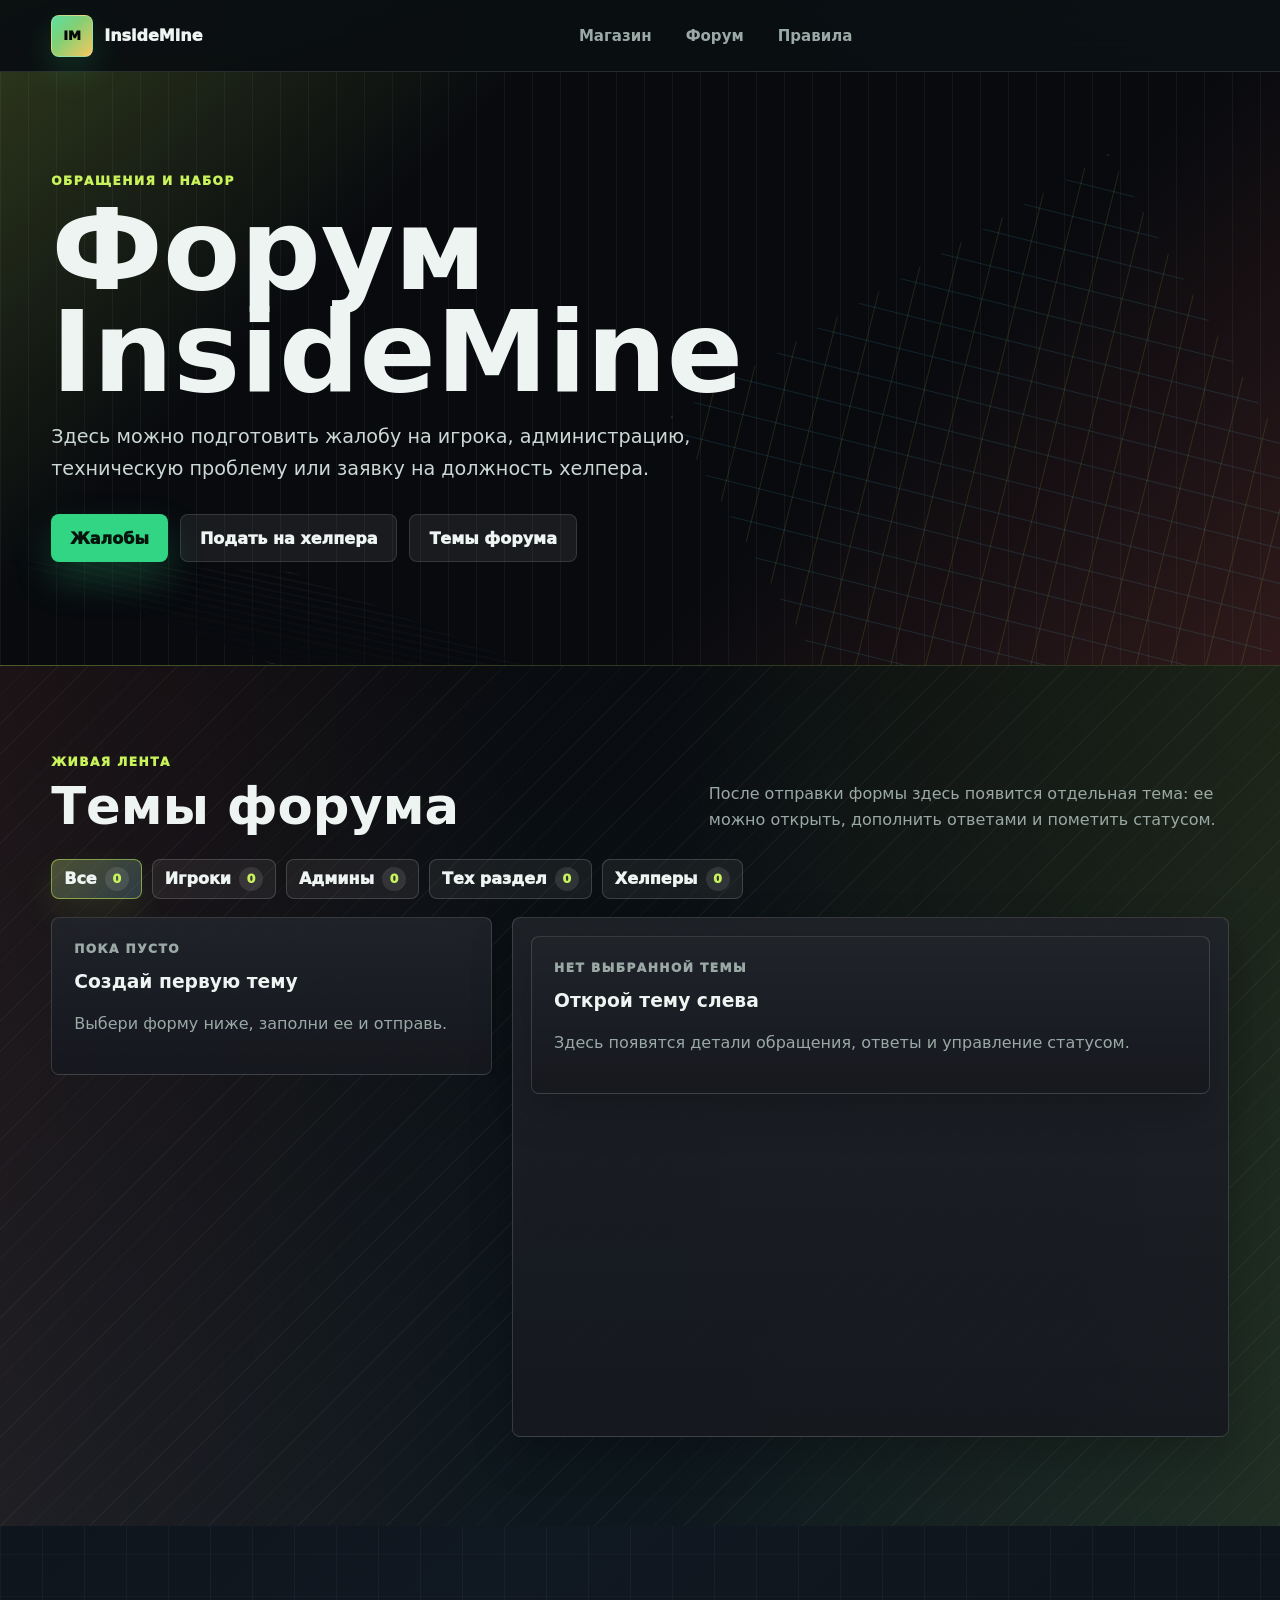
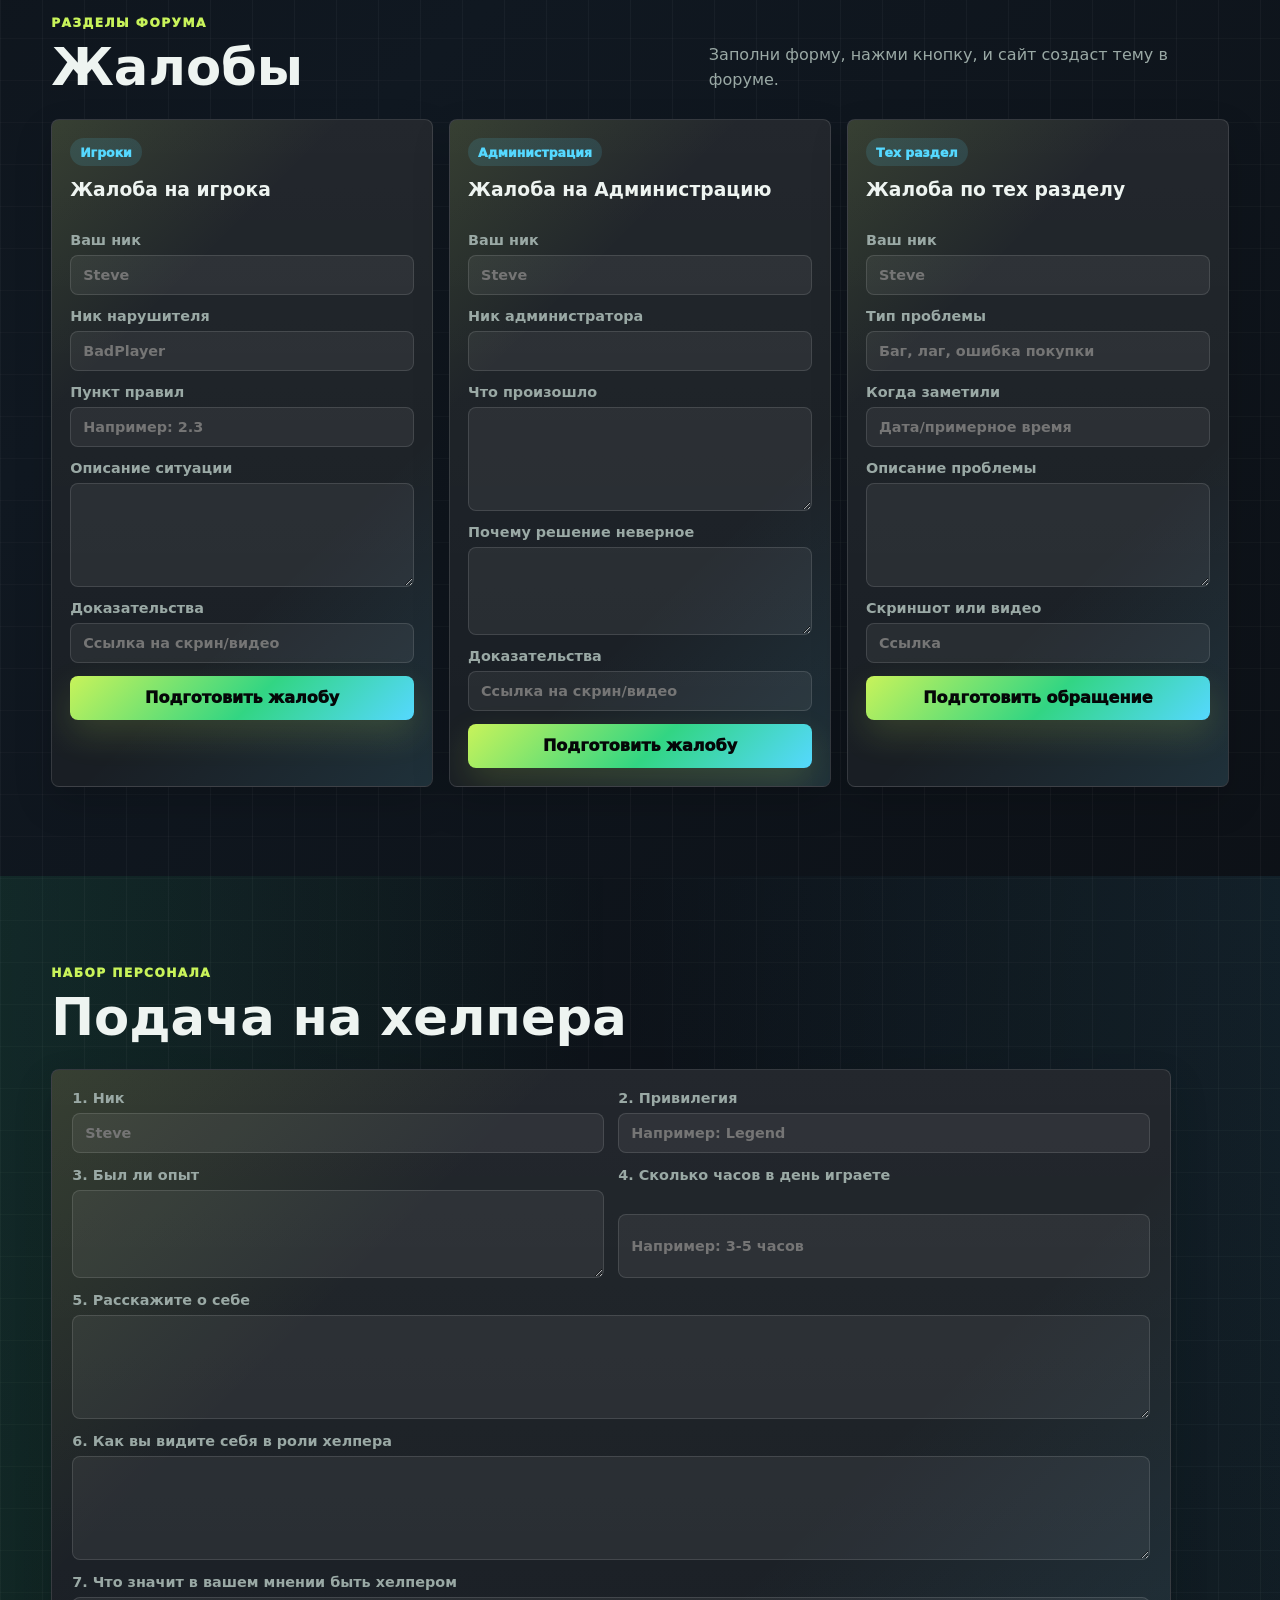
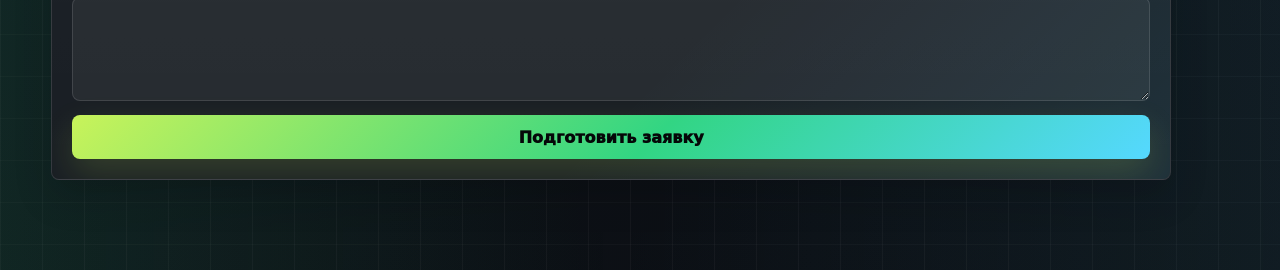
==== forum.html @ 92b8e773 "Обновление сайта" ====
<!doctype html>
<html lang="ru">
  <head>
    <meta charset="UTF-8" />
    <meta name="viewport" content="width=device-width, initial-scale=1.0" />
    <title>InsideMine - Форум</title>
    <link rel="stylesheet" href="styles.css" />
  </head>
  <body>
    <header class="topbar">
      <a class="brand" href="index.html" aria-label="InsideMine">
        <span class="brand-mark">IM</span>
        <span>InsideMine</span>
      </a>
      <nav class="nav" aria-label="Главная навигация">
        <a href="index.html#shop">Магазин</a>
        <a href="forum.html">Форум</a>
        <a href="rules.html">Правила</a>
      </nav>
    </header>

    <main>
      <section class="page-hero forum-hero" aria-labelledby="forum-title">
        <p class="eyebrow">Обращения и набор</p>
        <h1 id="forum-title">Форум InsideMine</h1>
        <p>
          Здесь можно подготовить жалобу на игрока, администрацию, техническую
          проблему или заявку на должность хелпера.
        </p>
        <div class="hero-actions">
          <a class="primary-link" href="#complaints">Жалобы</a>
          <a class="secondary-link" href="#helper">Подать на хелпера</a>
          <a class="secondary-link" href="#threads">Темы форума</a>
        </div>
      </section>

      <section class="forum-section forum-board-section" id="threads" aria-labelledby="threads-title">
        <div class="section-heading">
          <div>
            <p class="eyebrow">Живая лента</p>
            <h2 id="threads-title">Темы форума</h2>
          </div>
          <p class="section-copy">
            После отправки формы здесь появится отдельная тема: ее можно открыть,
            дополнить ответами и пометить статусом.
          </p>
        </div>

        <div class="forum-tabs" data-forum-tabs>
          <button class="active" type="button" data-filter="all">Все <span data-count="all">0</span></button>
          <button type="button" data-filter="player">Игроки <span data-count="player">0</span></button>
          <button type="button" data-filter="admin">Админы <span data-count="admin">0</span></button>
          <button type="button" data-filter="tech">Тех раздел <span data-count="tech">0</span></button>
          <button type="button" data-filter="helper">Хелперы <span data-count="helper">0</span></button>
        </div>

        <div class="thread-layout">
          <div class="thread-list" data-thread-list aria-live="polite"></div>
          <article class="thread-view" data-thread-view>
            <div class="thread-placeholder">
              <p class="eyebrow">Нет выбранной темы</p>
              <h3>Отправь жалобу или заявку</h3>
              <p>Карточка автоматически появится в форуме и откроется здесь.</p>
            </div>
          </article>
        </div>
      </section>

      <section class="forum-section" id="complaints" aria-labelledby="complaints-title">
        <div class="section-heading">
          <div>
            <p class="eyebrow">Разделы форума</p>
            <h2 id="complaints-title">Жалобы</h2>
          </div>
          <p class="section-copy">
            Заполни форму, нажми кнопку, и сайт создаст тему в форуме.
          </p>
        </div>

        <div class="forum-grid">
          <form class="forum-card" data-forum-form data-form-type="Жалоба на игрока">
            <span class="forum-badge">Игроки</span>
            <h3>Жалоба на игрока</h3>
            <label>
              Ваш ник
              <input name="Ваш ник" type="text" placeholder="Steve" required />
            </label>
            <label>
              Ник нарушителя
              <input name="Ник нарушителя" type="text" placeholder="BadPlayer" required />
            </label>
            <label>
              Пункт правил
              <input name="Пункт правил" type="text" placeholder="Например: 2.3" />
            </label>
            <label>
              Описание ситуации
              <textarea name="Описание ситуации" rows="5" required></textarea>
            </label>
            <label>
              Доказательства
              <input name="Доказательства" type="text" placeholder="Ссылка на скрин/видео" />
            </label>
            <button type="submit">Подготовить жалобу</button>
          </form>

          <form class="forum-card" data-forum-form data-form-type="Жалоба на администрацию">
            <span class="forum-badge">Администрация</span>
            <h3>Жалоба на Администрацию</h3>
            <label>
              Ваш ник
              <input name="Ваш ник" type="text" placeholder="Steve" required />
            </label>
            <label>
              Ник администратора
              <input name="Ник администратора" type="text" required />
            </label>
            <label>
              Что произошло
              <textarea name="Что произошло" rows="5" required></textarea>
            </label>
            <label>
              Почему решение неверное
              <textarea name="Почему решение неверное" rows="4"></textarea>
            </label>
            <label>
              Доказательства
              <input name="Доказательства" type="text" placeholder="Ссылка на скрин/видео" />
            </label>
            <button type="submit">Подготовить жалобу</button>
          </form>

          <form class="forum-card" data-forum-form data-form-type="Жалоба по техническому разделу">
            <span class="forum-badge">Тех раздел</span>
            <h3>Жалоба по тех разделу</h3>
            <label>
              Ваш ник
              <input name="Ваш ник" type="text" placeholder="Steve" required />
            </label>
            <label>
              Тип проблемы
              <input name="Тип проблемы" type="text" placeholder="Баг, лаг, ошибка покупки" required />
            </label>
            <label>
              Когда заметили
              <input name="Когда заметили" type="text" placeholder="Дата/примерное время" />
            </label>
            <label>
              Описание проблемы
              <textarea name="Описание проблемы" rows="5" required></textarea>
            </label>
            <label>
              Скриншот или видео
              <input name="Скриншот или видео" type="text" placeholder="Ссылка" />
            </label>
            <button type="submit">Подготовить обращение</button>
          </form>
        </div>
      </section>

      <section class="forum-section helper-section" id="helper" aria-labelledby="helper-title">
        <div class="section-heading">
          <div>
            <p class="eyebrow">Набор персонала</p>
            <h2 id="helper-title">Подача на хелпера</h2>
          </div>
        </div>

        <form class="helper-form" data-forum-form data-form-type="Заявка на хелпера">
          <label>
            1. Ник
            <input name="Ник" type="text" placeholder="Steve" required />
          </label>
          <label>
            2. Привилегия
            <input name="Привилегия" type="text" placeholder="Например: Legend" required />
          </label>
          <label>
            3. Был ли опыт
            <textarea name="Был ли опыт" rows="4" required></textarea>
          </label>
          <label>
            4. Сколько часов в день играете
            <input name="Сколько часов в день играете" type="text" placeholder="Например: 3-5 часов" required />
          </label>
          <label>
            5. Расскажите о себе
            <textarea name="Расскажите о себе" rows="5" required></textarea>
          </label>
          <label>
            6. Как вы видите себя в роли хелпера
            <textarea name="Как вы видите себя в роли хелпера" rows="5" required></textarea>
          </label>
          <label>
            7. Что значит в вашем мнении быть хелпером
            <textarea name="Что значит в вашем мнении быть хелпером" rows="5" required></textarea>
          </label>
          <button type="submit">Подготовить заявку</button>
        </form>
      </section>
    </main>

    <div class="toast" data-toast aria-live="polite"></div>
    <script src="forum.js"></script>
  </body>
</html>
---- styles.css ----
:root {
  color-scheme: dark;
  --bg: #090b0f;
  --surface: #11161c;
  --surface-2: #171d25;
  --surface-3: #1d2530;
  --line: rgba(255, 255, 255, 0.12);
  --line-strong: rgba(255, 255, 255, 0.22);
  --text: #eef4f1;
  --muted: #9aa9a5;
  --green: #32d583;
  --acid: #c8f35a;
  --gold: #f6c85f;
  --cyan: #55d8ff;
  --red: #ff6b5f;
  --ink: #050708;
  --shadow: 0 24px 70px rgba(0, 0, 0, 0.36);
  font-family:
    Inter, ui-sans-serif, system-ui, -apple-system, BlinkMacSystemFont, "Segoe UI",
    sans-serif;
}

* {
  box-sizing: border-box;
}

html {
  scroll-behavior: smooth;
}

@keyframes grid-drift {
  from {
    background-position: 0 0, 0 0, 0 0;
  }

  to {
    background-position: 84px 42px, -42px 84px, 0 0;
  }
}

@keyframes neon-sweep {
  0% {
    transform: translateX(-120%) skewX(-18deg);
  }

  52%,
  100% {
    transform: translateX(220%) skewX(-18deg);
  }
}

@keyframes float-card {
  0%,
  100% {
    transform: translateY(0);
  }

  50% {
    transform: translateY(-5px);
  }
}

@keyframes case-pulse {
  0%,
  100% {
    filter: drop-shadow(0 0 0 color-mix(in srgb, var(--case-color) 0%, transparent));
  }

  50% {
    filter: drop-shadow(0 0 22px color-mix(in srgb, var(--case-color) 42%, transparent));
  }
}

@keyframes scan-rules {
  from {
    background-position: 0 0;
  }

  to {
    background-position: 0 36px;
  }
}

body {
  margin: 0;
  min-height: 100vh;
  background:
    linear-gradient(90deg, rgba(255, 255, 255, 0.035) 1px, transparent 1px),
    linear-gradient(180deg, rgba(255, 255, 255, 0.025) 1px, transparent 1px),
    linear-gradient(135deg, #0b0e13 0%, #101821 44%, #0b0d11 100%);
  background-size:
    42px 42px,
    42px 42px,
    auto;
  color: var(--text);
  animation: grid-drift 18s linear infinite;
}

body::before {
  position: fixed;
  inset: 0;
  z-index: -1;
  background:
    linear-gradient(180deg, rgba(50, 213, 131, 0.11), transparent 34%),
    linear-gradient(90deg, rgba(246, 200, 95, 0.09), transparent 52%),
    linear-gradient(270deg, rgba(85, 216, 255, 0.09), transparent 58%);
  content: "";
  pointer-events: none;
}

button,
input,
textarea {
  font: inherit;
}

button,
a {
  -webkit-tap-highlight-color: transparent;
}

a {
  color: inherit;
  text-decoration: none;
}

.topbar {
  position: sticky;
  top: 0;
  z-index: 20;
  display: grid;
  grid-template-columns: auto 1fr auto;
  align-items: center;
  gap: 20px;
  min-height: 72px;
  padding: 12px clamp(16px, 4vw, 56px);
  border-bottom: 1px solid var(--line);
  background: rgba(9, 11, 15, 0.86);
  backdrop-filter: blur(18px);
}

.brand {
  display: inline-flex;
  align-items: center;
  gap: 11px;
  font-weight: 950;
}

.brand-mark {
  display: grid;
  width: 42px;
  height: 42px;
  place-items: center;
  border: 1px solid rgba(255, 255, 255, 0.24);
  border-radius: 8px;
  background:
    linear-gradient(135deg, rgba(255, 255, 255, 0.24), transparent 42%),
    linear-gradient(135deg, var(--green), var(--gold));
  color: var(--ink);
  font-size: 0.82rem;
  box-shadow: 0 14px 34px rgba(50, 213, 131, 0.18);
}

.nav {
  display: inline-flex;
  justify-content: center;
  gap: 8px;
  color: var(--muted);
  font-size: 0.94rem;
  font-weight: 800;
}

.nav a {
  min-height: 38px;
  display: inline-flex;
  align-items: center;
  padding: 0 12px;
  border: 1px solid transparent;
  border-radius: 8px;
}

.nav a:hover {
  border-color: var(--line);
  background: rgba(255, 255, 255, 0.06);
  color: var(--text);
}

.cart-button,
.primary-link,
.secondary-link,
.duration-control button,
.product-card button,
.unban-card button,
.checkout-button,
.case-card button,
.icon-button {
  border: 0;
  cursor: pointer;
}

.cart-button {
  display: inline-flex;
  align-items: center;
  justify-content: center;
  gap: 9px;
  min-height: 42px;
  padding: 0 14px;
  border: 1px solid rgba(255, 255, 255, 0.2);
  border-radius: 8px;
  background: var(--text);
  color: var(--ink);
  font-weight: 950;
  box-shadow: 0 14px 34px rgba(0, 0, 0, 0.24);
}

.cart-icon {
  font-size: 0.78rem;
}

.cart-button strong {
  display: grid;
  min-width: 22px;
  height: 22px;
  place-items: center;
  border-radius: 999px;
  background: var(--green);
  color: #062015;
  font-size: 0.78rem;
}

.hero {
  position: relative;
  display: grid;
  min-height: calc(100vh - 72px);
  grid-template-columns: minmax(0, 0.95fr) minmax(320px, 0.75fr);
  gap: clamp(28px, 5vw, 70px);
  align-items: center;
  padding: clamp(42px, 7vw, 92px) clamp(16px, 4vw, 56px);
  overflow: hidden;
}

.hero::before {
  position: absolute;
  top: 12%;
  right: clamp(16px, 8vw, 110px);
  width: min(38vw, 520px);
  height: min(38vw, 520px);
  border: 1px solid rgba(255, 255, 255, 0.08);
  background:
    linear-gradient(90deg, rgba(255, 255, 255, 0.08) 1px, transparent 1px),
    linear-gradient(180deg, rgba(255, 255, 255, 0.08) 1px, transparent 1px),
    radial-gradient(circle, rgba(50, 213, 131, 0.24), transparent 62%);
  background-size: 28px 28px, 28px 28px, auto;
  clip-path: polygon(50% 0, 100% 50%, 50% 100%, 0 50%);
  content: "";
  opacity: 0.55;
  transform: rotate(8deg);
}

.hero::after {
  position: absolute;
  right: clamp(16px, 4vw, 56px);
  bottom: 0;
  left: clamp(16px, 4vw, 56px);
  height: 1px;
  background: linear-gradient(90deg, transparent, var(--line-strong), transparent);
  content: "";
}

.hero-content {
  position: relative;
  z-index: 2;
  max-width: 690px;
}

.hero-panel {
  position: relative;
  z-index: 2;
  display: grid;
  gap: 14px;
}

.hero-panel article {
  border: 1px solid var(--line);
  border-radius: 8px;
  background:
    linear-gradient(135deg, rgba(255, 255, 255, 0.11), rgba(255, 255, 255, 0.035)),
    rgba(12, 17, 23, 0.86);
  box-shadow: 0 18px 46px rgba(0, 0, 0, 0.2);
  padding: 18px;
}

.hero-panel span {
  display: inline-grid;
  width: 38px;
  height: 30px;
  place-items: center;
  margin-bottom: 14px;
  border-radius: 8px;
  background: var(--green);
  color: var(--ink);
  font-weight: 1000;
  font-size: 0.78rem;
}

.hero-panel h3 {
  margin-bottom: 7px;
}

.hero-panel p {
  margin-bottom: 0;
  color: var(--muted);
  font-size: 0.94rem;
  line-height: 1.55;
}

.eyebrow {
  margin: 0 0 12px;
  color: var(--acid);
  font-size: 0.76rem;
  font-weight: 950;
  letter-spacing: 0.12em;
  text-transform: uppercase;
}

h1,
h2,
h3,
p {
  margin-top: 0;
}

h1 {
  margin-bottom: 18px;
  font-size: clamp(3.2rem, 8.8vw, 7.6rem);
  line-height: 0.9;
  letter-spacing: 0;
}

h2 {
  margin-bottom: 0;
  font-size: clamp(2rem, 4vw, 3.35rem);
  line-height: 1;
  letter-spacing: 0;
}

.hero p,
.page-hero p:not(.eyebrow) {
  max-width: 680px;
  color: #cbd8d3;
  font-size: clamp(1rem, 1.8vw, 1.2rem);
  line-height: 1.65;
}

.hero-actions {
  display: flex;
  flex-wrap: wrap;
  gap: 12px;
  margin-top: 30px;
}

.primary-link,
.secondary-link {
  display: inline-flex;
  align-items: center;
  justify-content: center;
  min-height: 48px;
  padding: 0 19px;
  border-radius: 8px;
  font-weight: 950;
}

.primary-link {
  background: var(--green);
  color: #06140d;
  box-shadow: 0 18px 38px rgba(50, 213, 131, 0.22);
}

.secondary-link {
  border: 1px solid var(--line);
  background: rgba(255, 255, 255, 0.07);
  color: var(--text);
}

.primary-link:hover,
.secondary-link:hover,
.cart-button:hover,
.checkout-button:hover {
  transform: translateY(-1px);
  filter: brightness(1.05);
}

.shop-section,
.cases-section,
.unban-section,
.rules-section,
.server-rules-section {
  padding: clamp(50px, 7vw, 90px) clamp(16px, 4vw, 56px);
}

.shop-section {
  position: relative;
  isolation: isolate;
  overflow: hidden;
  background:
    linear-gradient(135deg, rgba(200, 243, 90, 0.12), transparent 34%),
    linear-gradient(315deg, rgba(85, 216, 255, 0.11), transparent 42%),
    repeating-linear-gradient(90deg, rgba(255, 255, 255, 0.035) 0 1px, transparent 1px 32px);
}

.shop-section::before {
  position: absolute;
  inset: 0;
  z-index: -1;
  background:
    repeating-linear-gradient(135deg, transparent 0 26px, rgba(200, 243, 90, 0.055) 26px 27px),
    linear-gradient(180deg, rgba(255, 255, 255, 0.03), transparent 48%);
  content: "";
  pointer-events: none;
}

.shop-section .section-heading h2,
.cases-section .section-heading h2,
.unban-section h2,
.server-rules-section h2 {
  text-shadow:
    0 0 22px rgba(200, 243, 90, 0.16),
    0 0 42px rgba(85, 216, 255, 0.1);
}

.section-heading {
  display: flex;
  align-items: end;
  justify-content: space-between;
  gap: 24px;
  margin-bottom: 26px;
}

.section-copy {
  max-width: 520px;
  margin: 0;
  color: var(--muted);
  line-height: 1.6;
}

.duration-control {
  display: grid;
  grid-template-columns: repeat(3, minmax(92px, 1fr));
  gap: 6px;
  padding: 6px;
  border: 1px solid var(--line);
  border-radius: 8px;
  background: rgba(255, 255, 255, 0.06);
}

.duration-control button {
  min-height: 40px;
  padding: 0 12px;
  border-radius: 6px;
  background: transparent;
  color: var(--muted);
  font-weight: 950;
}

.duration-control button.active {
  background: var(--text);
  color: var(--ink);
}

.products-grid {
  display: grid;
  grid-template-columns: repeat(auto-fit, minmax(230px, 1fr));
  gap: 16px;
}

.product-card,
.unban-card,
.case-card,
.steps article,
.rules-summary article,
.rules-reader {
  border: 1px solid var(--line);
  border-radius: 8px;
  background:
    linear-gradient(180deg, rgba(255, 255, 255, 0.075), rgba(255, 255, 255, 0.035)),
    var(--surface);
  box-shadow: 0 16px 38px rgba(0, 0, 0, 0.16);
}

.product-card {
  position: relative;
  display: flex;
  min-height: 264px;
  flex-direction: column;
  gap: 14px;
  padding: 18px;
  overflow: hidden;
  transition:
    border-color 160ms ease,
    transform 160ms ease,
    box-shadow 160ms ease;
}

.product-card::before {
  position: absolute;
  inset: 0 0 auto;
  height: 4px;
  background: var(--rank);
  content: "";
}

.product-card::after,
.case-card::after,
.unban-card::after,
.rules-reader::after {
  position: absolute;
  inset: 0;
  width: 42%;
  background: linear-gradient(90deg, transparent, rgba(255, 255, 255, 0.18), transparent);
  content: "";
  opacity: 0;
  pointer-events: none;
  transform: translateX(-120%) skewX(-18deg);
}

.product-card:hover::after,
.case-card:hover::after,
.unban-card:hover::after,
.rules-reader:hover::after {
  animation: neon-sweep 900ms ease;
  opacity: 1;
}

.product-card:hover,
.case-card:hover,
.steps article:hover {
  border-color: rgba(255, 255, 255, 0.28);
  box-shadow: 0 22px 46px rgba(0, 0, 0, 0.24);
  transform: translateY(-3px);
}

.product-card:hover {
  border-color: color-mix(in srgb, var(--rank) 55%, rgba(255, 255, 255, 0.22));
  box-shadow:
    0 24px 54px rgba(0, 0, 0, 0.3),
    0 0 0 1px color-mix(in srgb, var(--rank) 22%, transparent) inset,
    0 0 34px color-mix(in srgb, var(--rank) 16%, transparent);
}

.product-card.disabled {
  opacity: 0.68;
}

.product-top {
  display: flex;
  align-items: start;
  justify-content: space-between;
  gap: 10px;
}

.rank-icon {
  display: grid;
  flex: 0 0 auto;
  width: 46px;
  height: 46px;
  place-items: center;
  border-radius: 8px;
  background: var(--rank);
  color: var(--ink);
  font-weight: 1000;
  box-shadow: 0 16px 30px color-mix(in srgb, var(--rank) 25%, transparent);
}

.product-card:hover .rank-icon {
  animation: float-card 1.6s ease-in-out infinite;
  box-shadow:
    0 16px 30px color-mix(in srgb, var(--rank) 32%, transparent),
    0 0 28px color-mix(in srgb, var(--rank) 32%, transparent);
}

.product-card h3,
.case-body h3,
.unban-card h3 {
  margin-bottom: 7px;
}

.product-card p,
.case-body p {
  color: var(--muted);
  line-height: 1.52;
}

.price-row {
  display: flex;
  align-items: baseline;
  justify-content: space-between;
  gap: 12px;
  margin-top: auto;
}

.price {
  margin: 0;
  color: #fff;
  font-size: 1.72rem;
  font-weight: 1000;
}

.duration-label {
  color: var(--muted);
  font-size: 0.88rem;
  text-align: right;
}

.tag-row {
  display: flex;
  flex-wrap: wrap;
  gap: 8px;
}

.tag,
.badge {
  display: inline-flex;
  align-items: center;
  min-height: 26px;
  padding: 0 9px;
  border: 1px solid rgba(255, 255, 255, 0.08);
  border-radius: 999px;
  background: rgba(255, 255, 255, 0.08);
  color: #d8e6df;
  font-size: 0.78rem;
  font-weight: 850;
}

.season {
  color: var(--gold);
}

.product-card button,
.unban-card button,
.checkout-button,
.case-card button {
  min-height: 44px;
  border-radius: 8px;
  background: var(--rank, var(--green));
  color: var(--ink);
  font-weight: 950;
  transition:
    filter 160ms ease,
    transform 160ms ease;
}

.product-card button:hover,
.unban-card button:hover,
.case-card button:hover {
  filter: brightness(1.08);
  transform: translateY(-1px);
}

.product-card button:disabled {
  cursor: not-allowed;
  filter: grayscale(0.4);
  opacity: 0.72;
  transform: none;
}

.cases-section {
  position: relative;
  isolation: isolate;
  overflow: hidden;
  background:
    linear-gradient(180deg, rgba(255, 255, 255, 0.045), transparent 42%),
    linear-gradient(90deg, rgba(85, 216, 255, 0.14), transparent 48%),
    linear-gradient(270deg, rgba(255, 107, 95, 0.12), transparent 52%),
    repeating-linear-gradient(135deg, transparent 0 30px, rgba(255, 255, 255, 0.035) 30px 31px);
}

.cases-section::before {
  position: absolute;
  inset: 0;
  z-index: -1;
  background:
    linear-gradient(90deg, transparent 0 12%, rgba(200, 243, 90, 0.055) 12% 13%, transparent 13% 48%, rgba(85, 216, 255, 0.055) 48% 49%, transparent 49%),
    linear-gradient(180deg, transparent, rgba(0, 0, 0, 0.18));
  content: "";
  pointer-events: none;
}

.cases-grid {
  display: grid;
  grid-template-columns: repeat(3, minmax(0, 1fr));
  gap: 16px;
}

.case-card {
  position: relative;
  display: grid;
  min-height: 348px;
  grid-template-rows: 132px 1fr auto;
  overflow: hidden;
  background:
    linear-gradient(180deg, color-mix(in srgb, var(--case-color) 16%, transparent), transparent 44%),
    var(--surface);
  transition:
    border-color 160ms ease,
    transform 160ms ease,
    box-shadow 160ms ease;
}

.case-card:hover {
  border-color: color-mix(in srgb, var(--case-color) 55%, rgba(255, 255, 255, 0.24));
  box-shadow:
    0 26px 60px rgba(0, 0, 0, 0.3),
    0 0 36px color-mix(in srgb, var(--case-color) 18%, transparent);
}

.case-visual {
  position: relative;
  display: grid;
  place-items: center;
  background:
    linear-gradient(135deg, rgba(255, 255, 255, 0.12), transparent),
    repeating-linear-gradient(90deg, rgba(255, 255, 255, 0.05) 0 18px, transparent 18px 36px);
}

.case-visual::before,
.case-visual::after,
.case-visual span {
  position: absolute;
  content: "";
}

.case-visual::before {
  width: 96px;
  height: 70px;
  border: 4px solid rgba(255, 255, 255, 0.28);
  border-radius: 8px;
  background:
    linear-gradient(90deg, transparent 44%, rgba(255, 255, 255, 0.22) 44% 56%, transparent 56%),
    linear-gradient(180deg, var(--case-color), color-mix(in srgb, var(--case-color) 55%, #111));
  box-shadow: 0 22px 38px color-mix(in srgb, var(--case-color) 26%, transparent);
}

.case-card:hover .case-visual::before {
  animation: case-pulse 1.4s ease-in-out infinite;
}

.case-visual::after {
  width: 112px;
  height: 22px;
  transform: translateY(-43px);
  border-radius: 8px 8px 4px 4px;
  background: color-mix(in srgb, var(--case-color) 78%, #ffffff);
}

.case-visual span {
  width: 26px;
  height: 26px;
  transform: translateY(2px) rotate(45deg);
  background: rgba(255, 255, 255, 0.75);
}

.case-body {
  padding: 18px;
}

.case-footer {
  display: grid;
  grid-template-columns: 1fr auto auto;
  align-items: end;
  gap: 10px;
  padding: 0 18px 18px;
}

.case-footer strong {
  font-size: 1.55rem;
}

.case-card button {
  min-width: 108px;
  background: var(--case-color);
}

.case-card button,
.product-card button,
.unban-card button,
.checkout-button,
.primary-link {
  position: relative;
  overflow: hidden;
}

.case-card button::after,
.product-card button::after,
.unban-card button::after,
.checkout-button::after,
.primary-link::after {
  position: absolute;
  inset: 0;
  background: linear-gradient(90deg, transparent, rgba(255, 255, 255, 0.32), transparent);
  content: "";
  opacity: 0;
  transform: translateX(-120%) skewX(-18deg);
}

.case-card button:hover::after,
.product-card button:hover::after,
.unban-card button:hover::after,
.checkout-button:hover::after,
.primary-link:hover::after {
  animation: neon-sweep 720ms ease;
  opacity: 1;
}

.qty-field {
  display: grid;
  min-width: 78px;
  gap: 5px;
  color: var(--muted);
  font-size: 0.74rem;
  font-weight: 900;
  text-transform: uppercase;
}

.qty-field input {
  width: 78px;
  height: 38px;
  border: 1px solid var(--line);
  border-radius: 8px;
  background: rgba(255, 255, 255, 0.07);
  color: var(--text);
  outline: none;
  padding: 0 8px;
}

.qty-field input:focus,
.field input:focus {
  border-color: var(--green);
}

.unban-section {
  position: relative;
  isolation: isolate;
  overflow: hidden;
  display: grid;
  grid-template-columns: minmax(0, 1fr) repeat(2, minmax(240px, 340px));
  gap: 18px;
  align-items: stretch;
  border-top: 1px solid var(--line);
  background:
    linear-gradient(90deg, rgba(255, 107, 95, 0.18), transparent 45%),
    linear-gradient(270deg, rgba(85, 216, 255, 0.14), transparent 52%),
    repeating-linear-gradient(0deg, rgba(255, 255, 255, 0.035) 0 1px, transparent 1px 24px);
}

.unban-section::before {
  position: absolute;
  inset: 0;
  z-index: -1;
  background:
    linear-gradient(135deg, transparent 0 48%, rgba(255, 255, 255, 0.055) 48% 49%, transparent 49%),
    linear-gradient(180deg, transparent, rgba(0, 0, 0, 0.24));
  content: "";
  pointer-events: none;
}

.unban-section p {
  max-width: 720px;
  color: var(--muted);
  line-height: 1.65;
}

.unban-card {
  position: relative;
  overflow: hidden;
  display: flex;
  flex-direction: column;
  justify-content: space-between;
  padding: 22px;
}

.unban-card:hover {
  border-color: rgba(255, 107, 95, 0.45);
  box-shadow:
    0 24px 54px rgba(0, 0, 0, 0.28),
    0 0 34px rgba(255, 107, 95, 0.14);
  transform: translateY(-3px);
}

.mute-card:hover {
  border-color: rgba(85, 216, 255, 0.45);
  box-shadow:
    0 24px 54px rgba(0, 0, 0, 0.28),
    0 0 34px rgba(85, 216, 255, 0.14);
}

.unban-card button {
  width: 100%;
  background: var(--red);
  color: #180806;
}

.mute-card button {
  background: var(--cyan);
  color: #041116;
}

.page-hero {
  position: relative;
  isolation: isolate;
  overflow: hidden;
  min-height: 46vh;
  padding: clamp(54px, 8vw, 110px) clamp(16px, 4vw, 56px);
  background:
    linear-gradient(180deg, rgba(255, 255, 255, 0.045), transparent),
    linear-gradient(90deg, rgba(50, 213, 131, 0.12), transparent 50%),
    linear-gradient(270deg, rgba(85, 216, 255, 0.08), transparent 58%);
}

.page-hero::before {
  position: absolute;
  inset: 0;
  z-index: -1;
  background:
    repeating-linear-gradient(90deg, rgba(255, 255, 255, 0.045) 0 1px, transparent 1px 34px),
    repeating-linear-gradient(0deg, transparent 0 22px, rgba(200, 243, 90, 0.04) 22px 23px);
  content: "";
  pointer-events: none;
}

.page-hero::after {
  position: absolute;
  right: clamp(16px, 6vw, 90px);
  bottom: -120px;
  z-index: -1;
  width: min(44vw, 560px);
  height: min(44vw, 560px);
  border: 1px solid rgba(200, 243, 90, 0.14);
  background:
    linear-gradient(90deg, rgba(200, 243, 90, 0.1) 1px, transparent 1px),
    linear-gradient(180deg, rgba(85, 216, 255, 0.1) 1px, transparent 1px);
  background-size: 30px 30px;
  clip-path: polygon(50% 0, 100% 50%, 50% 100%, 0 50%);
  content: "";
  opacity: 0.75;
  transform: rotate(12deg);
}

.page-hero h1 {
  max-width: 980px;
}

.server-rules-section {
  position: relative;
  isolation: isolate;
  overflow: hidden;
  background:
    linear-gradient(180deg, rgba(255, 255, 255, 0.045), transparent),
    linear-gradient(90deg, rgba(200, 243, 90, 0.12), transparent 48%),
    linear-gradient(270deg, rgba(255, 107, 95, 0.08), transparent 52%),
    #080b0f;
}

.server-rules-section::before {
  position: absolute;
  inset: 0;
  z-index: -1;
  background:
    repeating-linear-gradient(135deg, transparent 0 24px, rgba(255, 255, 255, 0.04) 24px 25px),
    linear-gradient(180deg, transparent, rgba(0, 0, 0, 0.2));
  content: "";
  pointer-events: none;
}

.rules-page-section {
  padding-top: clamp(34px, 5vw, 64px);
}

.rules-reader {
  position: relative;
  overflow: hidden;
  border-color: rgba(200, 243, 90, 0.2);
  background:
    linear-gradient(180deg, rgba(200, 243, 90, 0.08), transparent 18%),
    linear-gradient(315deg, rgba(85, 216, 255, 0.08), transparent 32%),
    #0b0f14;
  box-shadow:
    0 26px 70px rgba(0, 0, 0, 0.34),
    0 0 0 1px rgba(200, 243, 90, 0.08) inset;
}

.rules-reader-wide {
  max-width: 1180px;
  margin: 0 auto;
}

.rules-reader-head {
  display: flex;
  align-items: center;
  justify-content: space-between;
  gap: 16px;
  padding: 16px 18px;
  border-bottom: 1px solid var(--line);
  background:
    linear-gradient(90deg, rgba(200, 243, 90, 0.12), transparent 45%),
    rgba(255, 255, 255, 0.035);
}

.rules-reader-head h3 {
  margin: 0;
}

.rules-reader-head span {
  display: inline-flex;
  min-height: 28px;
  align-items: center;
  padding: 0 10px;
  border: 1px solid rgba(200, 243, 90, 0.25);
  border-radius: 999px;
  background: rgba(200, 243, 90, 0.1);
  color: var(--acid);
  font-size: 0.88rem;
  font-weight: 950;
}

.rules-reader pre {
  max-height: 540px;
  margin: 0;
  overflow: auto;
  padding: 18px;
  background:
    repeating-linear-gradient(0deg, rgba(255, 255, 255, 0.035) 0 1px, transparent 1px 36px),
    linear-gradient(90deg, rgba(85, 216, 255, 0.045), transparent 34%);
  color: #e5f3ef;
  font-family: "Consolas", "Courier New", monospace;
  font-size: 0.9rem;
  line-height: 1.65;
  white-space: pre-wrap;
  text-shadow: 0 0 12px rgba(200, 243, 90, 0.08);
}

.rules-reader .rules-full {
  max-height: none;
  min-height: 520px;
}

.rules-terminal {
  position: relative;
  overflow: hidden;
  max-width: 1240px;
  margin: 0 auto;
  border: 1px solid rgba(200, 243, 90, 0.28);
  border-radius: 8px;
  background:
    linear-gradient(135deg, rgba(200, 243, 90, 0.1), transparent 28%),
    linear-gradient(315deg, rgba(255, 107, 95, 0.08), transparent 36%),
    #070a0e;
  box-shadow:
    0 30px 80px rgba(0, 0, 0, 0.36),
    0 0 0 1px rgba(85, 216, 255, 0.08) inset;
}

.rules-terminal::before {
  position: absolute;
  inset: 0;
  background:
    linear-gradient(90deg, rgba(200, 243, 90, 0.16) 1px, transparent 1px),
    linear-gradient(180deg, rgba(85, 216, 255, 0.11) 1px, transparent 1px);
  background-size: 38px 38px;
  content: "";
  opacity: 0.16;
  pointer-events: none;
}

.rules-terminal > * {
  position: relative;
  z-index: 1;
}

.rules-jump {
  position: sticky;
  top: 72px;
  z-index: 3;
  display: flex;
  gap: 8px;
  overflow-x: auto;
  padding: 12px 14px;
  border-bottom: 1px solid rgba(255, 255, 255, 0.12);
  background: rgba(7, 10, 14, 0.88);
  backdrop-filter: blur(14px);
}

.rules-jump a {
  display: inline-flex;
  align-items: center;
  flex: 0 0 auto;
  min-height: 36px;
  padding: 0 12px;
  border: 1px solid rgba(255, 255, 255, 0.14);
  border-radius: 8px;
  background: rgba(255, 255, 255, 0.06);
  color: #dcece7;
  font-size: 0.86rem;
  font-weight: 950;
}

.rules-jump a:hover {
  border-color: rgba(200, 243, 90, 0.5);
  background: rgba(200, 243, 90, 0.12);
  color: #fff;
}

.rules-windows {
  display: grid;
  gap: 18px;
  padding: 18px;
}

.rules-window {
  --rule-accent: var(--acid);
  --rule-accent-2: var(--cyan);
  content-visibility: auto;
  contain-intrinsic-size: auto 560px;
  position: relative;
  overflow: hidden;
  border: 1px solid color-mix(in srgb, var(--rule-accent) 28%, rgba(255, 255, 255, 0.13));
  border-radius: 8px;
  background:
    linear-gradient(135deg, color-mix(in srgb, var(--rule-accent) 16%, transparent), transparent 32%),
    linear-gradient(315deg, color-mix(in srgb, var(--rule-accent-2) 12%, transparent), transparent 42%),
    rgba(12, 16, 22, 0.94);
  box-shadow:
    0 22px 60px rgba(0, 0, 0, 0.26),
    0 0 0 1px color-mix(in srgb, var(--rule-accent) 10%, transparent) inset;
}

.rules-window:nth-child(2) {
  --rule-accent: #ff6b5f;
  --rule-accent-2: #f6c85f;
}

.rules-window:nth-child(3) {
  --rule-accent: #55d8ff;
  --rule-accent-2: #32d583;
}

.rules-window:nth-child(4) {
  --rule-accent: #f6c85f;
  --rule-accent-2: #ff7bd5;
}

.rules-window:nth-child(5) {
  --rule-accent: #32d583;
  --rule-accent-2: #c8f35a;
}

.rules-window:nth-child(6) {
  --rule-accent: #b18cff;
  --rule-accent-2: #55d8ff;
}

.rules-window:nth-child(7) {
  --rule-accent: #ffffff;
  --rule-accent-2: #ff6b5f;
}

.rules-window::before {
  position: absolute;
  inset: 0;
  background:
    repeating-linear-gradient(135deg, transparent 0 22px, rgba(255, 255, 255, 0.035) 22px 23px),
    linear-gradient(90deg, color-mix(in srgb, var(--rule-accent) 16%, transparent), transparent 20%);
  content: "";
  pointer-events: none;
}

.rules-window::after {
  position: absolute;
  inset: 0;
  width: 30%;
  background: linear-gradient(90deg, transparent, rgba(255, 255, 255, 0.16), transparent);
  content: "";
  opacity: 0;
  pointer-events: none;
  transform: translateX(-140%) skewX(-18deg);
}

.rules-window:hover::after {
  animation: neon-sweep 760ms ease;
  opacity: 1;
}

.rules-window-head {
  position: relative;
  z-index: 1;
  display: grid;
  grid-template-columns: auto 1fr;
  gap: 14px;
  align-items: center;
  padding: 18px;
  border-bottom: 1px solid rgba(255, 255, 255, 0.12);
  background: rgba(255, 255, 255, 0.035);
}

.rules-window-code {
  display: grid;
  width: 58px;
  height: 58px;
  place-items: center;
  border: 1px solid color-mix(in srgb, var(--rule-accent) 55%, rgba(255, 255, 255, 0.18));
  border-radius: 8px;
  background:
    linear-gradient(135deg, color-mix(in srgb, var(--rule-accent) 92%, #fff), var(--rule-accent-2));
  color: #050708;
  font-weight: 1000;
  box-shadow: 0 16px 34px color-mix(in srgb, var(--rule-accent) 22%, transparent);
}

.rules-window-head h3 {
  margin: 0;
  font-size: clamp(1.25rem, 2.4vw, 2rem);
  line-height: 1.12;
}

.rules-list {
  position: relative;
  z-index: 1;
  display: grid;
  grid-template-columns: repeat(2, minmax(0, 1fr));
  gap: 10px;
  margin: 0;
  padding: 18px;
  list-style: none;
}

.rule-item {
  display: grid;
  grid-template-columns: auto 1fr;
  gap: 10px;
  min-height: 72px;
  padding: 12px;
  border: 1px solid rgba(255, 255, 255, 0.1);
  border-radius: 8px;
  background:
    linear-gradient(135deg, rgba(255, 255, 255, 0.07), transparent),
    rgba(255, 255, 255, 0.045);
  transition:
    border-color 160ms ease,
    background 160ms ease,
    transform 160ms ease;
}

.rule-item:hover {
  border-color: color-mix(in srgb, var(--rule-accent) 44%, rgba(255, 255, 255, 0.14));
  background:
    linear-gradient(135deg, color-mix(in srgb, var(--rule-accent) 12%, transparent), transparent),
    rgba(255, 255, 255, 0.06);
  transform: translateY(-2px);
}

.rule-number {
  display: grid;
  min-width: 32px;
  height: 32px;
  place-items: center;
  border-radius: 8px;
  background: color-mix(in srgb, var(--rule-accent) 90%, #fff);
  color: #050708;
  font-size: 0.82rem;
  font-weight: 1000;
}

.rule-item p {
  margin: 0;
  color: #e9f3ef;
  line-height: 1.55;
  overflow-wrap: anywhere;
}

.rule-punishment {
  border-color: rgba(255, 107, 95, 0.28);
  background:
    linear-gradient(135deg, rgba(255, 107, 95, 0.13), transparent),
    rgba(255, 255, 255, 0.04);
}

.rule-punishment .rule-number {
  background: var(--red);
  color: #220605;
}

.rule-note {
  grid-column: 1 / -1;
  border-color: rgba(85, 216, 255, 0.26);
}

.forum-hero {
  background:
    linear-gradient(180deg, rgba(255, 255, 255, 0.045), transparent),
    linear-gradient(90deg, rgba(85, 216, 255, 0.14), transparent 52%),
    linear-gradient(270deg, rgba(246, 200, 95, 0.1), transparent 58%);
}

.forum-section {
  padding: clamp(50px, 7vw, 90px) clamp(16px, 4vw, 56px);
}

.forum-grid {
  display: grid;
  grid-template-columns: repeat(3, minmax(0, 1fr));
  gap: 16px;
}

.forum-card,
.helper-form {
  border: 1px solid var(--line);
  border-radius: 8px;
  background:
    linear-gradient(180deg, rgba(255, 255, 255, 0.075), rgba(255, 255, 255, 0.035)),
    var(--surface);
  box-shadow: 0 16px 38px rgba(0, 0, 0, 0.16);
}

.forum-card {
  display: flex;
  flex-direction: column;
  gap: 13px;
  padding: 18px;
}

.forum-badge {
  display: inline-flex;
  align-items: center;
  width: fit-content;
  min-height: 28px;
  padding: 0 10px;
  border-radius: 999px;
  background: rgba(85, 216, 255, 0.13);
  color: var(--cyan);
  font-size: 0.78rem;
  font-weight: 950;
}

.forum-card label,
.helper-form label {
  display: grid;
  gap: 7px;
  color: var(--muted);
  font-size: 0.9rem;
  font-weight: 850;
}

.forum-card input,
.forum-card textarea,
.helper-form input,
.helper-form textarea {
  width: 100%;
  border: 1px solid var(--line);
  border-radius: 8px;
  background: rgba(255, 255, 255, 0.06);
  color: var(--text);
  outline: none;
  padding: 11px 12px;
  resize: vertical;
}

.forum-card input:focus,
.forum-card textarea:focus,
.helper-form input:focus,
.helper-form textarea:focus {
  border-color: var(--green);
}

.forum-card button,
.helper-form button {
  min-height: 44px;
  border: 0;
  border-radius: 8px;
  background: var(--green);
  color: var(--ink);
  cursor: pointer;
  font-weight: 1000;
}

.helper-section {
  background:
    linear-gradient(90deg, rgba(50, 213, 131, 0.1), transparent 48%),
    linear-gradient(270deg, rgba(85, 216, 255, 0.08), transparent 52%);
}

.helper-form {
  display: grid;
  grid-template-columns: repeat(2, minmax(0, 1fr));
  gap: 14px;
  max-width: 1120px;
  padding: 20px;
}

.helper-form label:nth-of-type(5),
.helper-form label:nth-of-type(6),
.helper-form label:nth-of-type(7),
.helper-form button {
  grid-column: 1 / -1;
}

.forum-hero {
  position: relative;
  isolation: isolate;
  overflow: hidden;
  border-bottom: 1px solid rgba(200, 243, 90, 0.2);
  background:
    linear-gradient(135deg, rgba(200, 243, 90, 0.18), transparent 28%),
    linear-gradient(315deg, rgba(255, 107, 95, 0.16), transparent 35%),
    repeating-linear-gradient(90deg, rgba(255, 255, 255, 0.045) 0 1px, transparent 1px 28px),
    #080a0e;
}

.forum-hero::before {
  position: absolute;
  inset: 12% -8% auto auto;
  z-index: -1;
  width: min(58vw, 720px);
  height: min(58vw, 720px);
  border: 1px solid rgba(200, 243, 90, 0.18);
  background:
    linear-gradient(90deg, rgba(200, 243, 90, 0.12) 1px, transparent 1px),
    linear-gradient(180deg, rgba(85, 216, 255, 0.12) 1px, transparent 1px);
  background-size: 34px 34px;
  clip-path: polygon(50% 0, 100% 50%, 50% 100%, 0 50%);
  content: "";
  filter: drop-shadow(0 0 42px rgba(200, 243, 90, 0.16));
  transform: rotate(14deg);
}

.forum-hero::after {
  position: absolute;
  inset: auto 0 0;
  height: 92px;
  z-index: -1;
  background:
    linear-gradient(180deg, transparent, rgba(9, 11, 15, 0.92)),
    repeating-linear-gradient(0deg, rgba(255, 255, 255, 0.04) 0 2px, transparent 2px 7px);
  content: "";
}

.forum-board-section {
  position: relative;
  overflow: hidden;
  background:
    linear-gradient(90deg, rgba(255, 107, 95, 0.08), transparent 42%),
    linear-gradient(270deg, rgba(200, 243, 90, 0.1), transparent 48%),
    #090c10;
}

.forum-board-section::before {
  position: absolute;
  inset: 0;
  background:
    repeating-linear-gradient(135deg, transparent 0 20px, rgba(255, 255, 255, 0.035) 20px 21px),
    linear-gradient(180deg, transparent, rgba(85, 216, 255, 0.06));
  content: "";
  pointer-events: none;
}

.forum-board-section > * {
  position: relative;
  z-index: 1;
}

.forum-tabs {
  display: flex;
  flex-wrap: wrap;
  gap: 10px;
  margin-bottom: 18px;
}

.forum-tabs button,
.thread-actions button,
.reply-form button {
  min-height: 40px;
  border: 1px solid rgba(255, 255, 255, 0.16);
  border-radius: 8px;
  background: rgba(255, 255, 255, 0.06);
  color: var(--text);
  cursor: pointer;
  font-weight: 950;
}

.forum-tabs button {
  display: inline-flex;
  align-items: center;
  gap: 8px;
  padding: 0 12px;
}

.forum-tabs button span {
  display: grid;
  min-width: 24px;
  height: 24px;
  place-items: center;
  border-radius: 999px;
  background: rgba(255, 255, 255, 0.1);
  color: var(--acid);
  font-size: 0.78rem;
}

.forum-tabs button.active,
.forum-tabs button:hover {
  border-color: rgba(200, 243, 90, 0.52);
  background:
    linear-gradient(135deg, rgba(200, 243, 90, 0.2), rgba(85, 216, 255, 0.12)),
    rgba(255, 255, 255, 0.08);
  box-shadow: 0 14px 34px rgba(200, 243, 90, 0.1);
}

.thread-layout {
  display: grid;
  grid-template-columns: minmax(280px, 0.9fr) minmax(0, 1.45fr);
  gap: 16px;
  align-items: start;
}

.thread-list {
  display: grid;
  max-height: 680px;
  gap: 10px;
  overflow: auto;
  padding-right: 4px;
}

.thread-card,
.thread-empty,
.thread-view,
.thread-placeholder,
.reply-card {
  border: 1px solid rgba(255, 255, 255, 0.14);
  border-radius: 8px;
  background:
    linear-gradient(180deg, rgba(255, 255, 255, 0.08), rgba(255, 255, 255, 0.035)),
    rgba(12, 16, 22, 0.92);
  box-shadow: 0 18px 42px rgba(0, 0, 0, 0.22);
}

.thread-card {
  position: relative;
  display: grid;
  width: 100%;
  gap: 9px;
  padding: 14px;
  color: var(--text);
  cursor: pointer;
  text-align: left;
  overflow: hidden;
  transition:
    border-color 160ms ease,
    transform 160ms ease,
    box-shadow 160ms ease;
}

.thread-card::before {
  position: absolute;
  inset: 0 auto 0 0;
  width: 4px;
  background: linear-gradient(180deg, var(--acid), var(--cyan), var(--red));
  content: "";
}

.thread-card:hover,
.thread-card.active {
  border-color: rgba(200, 243, 90, 0.48);
  box-shadow:
    0 22px 48px rgba(0, 0, 0, 0.28),
    0 0 0 1px rgba(200, 243, 90, 0.12) inset;
  transform: translateY(-2px);
}

.thread-card strong {
  font-size: 1rem;
  line-height: 1.35;
}

.thread-category {
  width: fit-content;
  min-height: 24px;
  padding: 4px 8px;
  border: 1px solid rgba(85, 216, 255, 0.26);
  border-radius: 999px;
  background: rgba(85, 216, 255, 0.1);
  color: var(--cyan);
  font-size: 0.72rem;
  font-weight: 950;
  text-transform: uppercase;
}

.thread-meta {
  display: flex;
  flex-wrap: wrap;
  justify-content: space-between;
  gap: 8px;
  color: var(--muted);
  font-size: 0.82rem;
  font-weight: 800;
}

.status-pill {
  width: fit-content;
  min-height: 26px;
  padding: 5px 9px;
  border: 1px solid rgba(200, 243, 90, 0.3);
  border-radius: 999px;
  background: rgba(200, 243, 90, 0.12);
  color: var(--acid);
  font-size: 0.78rem;
  font-weight: 950;
}

.status-closed {
  border-color: rgba(255, 107, 95, 0.36);
  background: rgba(255, 107, 95, 0.13);
  color: #ff9b92;
}

.thread-empty,
.thread-placeholder {
  padding: 22px;
}

.thread-empty p,
.thread-placeholder p {
  color: var(--muted);
  line-height: 1.6;
}

.thread-view {
  min-height: 520px;
  padding: 18px;
}

.thread-view-head {
  display: flex;
  align-items: start;
  justify-content: space-between;
  gap: 14px;
  padding-bottom: 16px;
  border-bottom: 1px solid var(--line);
}

.thread-view-head h3 {
  margin: 10px 0 8px;
  font-size: clamp(1.4rem, 2.8vw, 2.2rem);
}

.thread-view-head p {
  margin: 0;
  color: var(--muted);
}

.thread-actions {
  display: flex;
  flex-wrap: wrap;
  gap: 8px;
  padding: 14px 0;
}

.thread-actions button,
.reply-form button {
  padding: 0 12px;
}

.thread-actions button:hover,
.reply-form button:hover {
  border-color: rgba(200, 243, 90, 0.45);
  background: rgba(200, 243, 90, 0.12);
}

.thread-actions .forum-danger {
  border-color: rgba(255, 107, 95, 0.35);
  background: rgba(255, 107, 95, 0.13);
  color: #ffc4be;
}

.thread-fields {
  display: grid;
  grid-template-columns: repeat(2, minmax(0, 1fr));
  gap: 10px;
}

.thread-field {
  min-height: 94px;
  padding: 12px;
  border: 1px solid rgba(255, 255, 255, 0.1);
  border-radius: 8px;
  background:
    repeating-linear-gradient(135deg, rgba(255, 255, 255, 0.035) 0 1px, transparent 1px 14px),
    rgba(255, 255, 255, 0.045);
}

.thread-field span {
  display: block;
  margin-bottom: 7px;
  color: var(--acid);
  font-size: 0.78rem;
  font-weight: 950;
  text-transform: uppercase;
}

.thread-field p {
  margin: 0;
  color: #e8f1ee;
  line-height: 1.55;
  overflow-wrap: anywhere;
}

.reply-block {
  margin-top: 18px;
  padding-top: 16px;
  border-top: 1px solid var(--line);
}

.reply-head {
  display: flex;
  align-items: center;
  justify-content: space-between;
  gap: 12px;
  margin-bottom: 12px;
}

.reply-head h4 {
  margin: 0;
  font-size: 1.2rem;
}

.reply-head span {
  display: grid;
  min-width: 30px;
  height: 30px;
  place-items: center;
  border-radius: 999px;
  background: var(--acid);
  color: var(--ink);
  font-weight: 1000;
}

.reply-list {
  display: grid;
  gap: 10px;
}

.reply-card {
  padding: 12px;
}

.reply-card strong,
.reply-card time {
  display: inline-block;
  margin-right: 10px;
}

.reply-card time,
.reply-empty {
  color: var(--muted);
  font-size: 0.88rem;
}

.reply-card p {
  margin: 8px 0 0;
  line-height: 1.55;
  overflow-wrap: anywhere;
}

.reply-form {
  display: grid;
  grid-template-columns: minmax(160px, 0.45fr) minmax(220px, 1fr) auto;
  gap: 10px;
  margin-top: 12px;
}

.reply-form input,
.reply-form textarea {
  min-height: 42px;
  border: 1px solid var(--line);
  border-radius: 8px;
  background: rgba(255, 255, 255, 0.06);
  color: var(--text);
  outline: none;
  padding: 10px 12px;
  resize: vertical;
}

.reply-form input:focus,
.reply-form textarea:focus {
  border-color: var(--acid);
}

.forum-card,
.helper-form {
  position: relative;
  overflow: hidden;
}

.forum-card::before,
.helper-form::before {
  position: absolute;
  inset: 0;
  background:
    linear-gradient(135deg, rgba(200, 243, 90, 0.12), transparent 28%),
    linear-gradient(315deg, rgba(85, 216, 255, 0.1), transparent 34%);
  content: "";
  pointer-events: none;
}

.forum-card > *,
.helper-form > * {
  position: relative;
  z-index: 1;
}

.forum-card button,
.helper-form button {
  background:
    linear-gradient(135deg, var(--acid), var(--green) 54%, var(--cyan));
  box-shadow: 0 14px 34px rgba(200, 243, 90, 0.16);
}

.cart-panel {
  position: fixed;
  inset: 0;
  z-index: 40;
  pointer-events: none;
  visibility: hidden;
}

.cart-panel.open {
  pointer-events: auto;
  visibility: visible;
}

.cart-backdrop {
  position: absolute;
  inset: 0;
  background: rgba(0, 0, 0, 0.64);
  opacity: 0;
  transition: opacity 180ms ease;
}

.cart-panel.open .cart-backdrop {
  opacity: 1;
}

.cart-drawer {
  position: absolute;
  top: 0;
  right: 0;
  display: flex;
  width: min(100%, 440px);
  height: 100%;
  flex-direction: column;
  gap: 16px;
  padding: 20px;
  border-left: 1px solid var(--line);
  background:
    linear-gradient(180deg, rgba(255, 255, 255, 0.055), transparent),
    #0d1117;
  box-shadow: var(--shadow);
  transform: translateX(100%);
  transition: transform 180ms ease;
}

.cart-panel.open .cart-drawer {
  transform: translateX(0);
}

.cart-head {
  display: flex;
  align-items: center;
  justify-content: space-between;
  gap: 16px;
}

.icon-button {
  display: grid;
  width: 42px;
  height: 42px;
  place-items: center;
  border-radius: 8px;
  background: rgba(255, 255, 255, 0.08);
  color: #fff;
  font-size: 1.8rem;
  line-height: 1;
}

.field {
  display: grid;
  gap: 8px;
  color: var(--muted);
  font-weight: 850;
}

.field input {
  width: 100%;
  min-height: 46px;
  border: 1px solid var(--line);
  border-radius: 8px;
  background: rgba(255, 255, 255, 0.06);
  color: var(--text);
  outline: none;
  padding: 0 12px;
}

.cart-items {
  display: grid;
  gap: 10px;
  overflow: auto;
}

.cart-item {
  display: grid;
  grid-template-columns: 1fr auto;
  gap: 10px;
  padding: 12px;
  border: 1px solid var(--line);
  border-radius: 8px;
  background: rgba(255, 255, 255, 0.05);
}

.cart-item h3 {
  margin-bottom: 3px;
  font-size: 1rem;
}

.cart-item p {
  margin-bottom: 0;
  color: var(--muted);
  font-size: 0.88rem;
}

.cart-item button {
  width: 32px;
  height: 32px;
  border: 0;
  border-radius: 7px;
  background: rgba(255, 255, 255, 0.09);
  color: #fff;
  cursor: pointer;
}

.cart-empty {
  display: none;
  padding: 18px;
  border: 1px dashed var(--line);
  border-radius: 8px;
  color: var(--muted);
  text-align: center;
}

.cart-empty.show {
  display: block;
}

.cart-total {
  display: flex;
  align-items: center;
  justify-content: space-between;
  gap: 14px;
  margin-top: auto;
  padding-top: 14px;
  border-top: 1px solid var(--line);
  font-size: 1.1rem;
}

.cart-total strong {
  font-size: 1.55rem;
}

.checkout-button {
  width: 100%;
  min-height: 46px;
  border-radius: 8px;
  background: var(--green);
  color: var(--ink);
  font-weight: 1000;
}

.checkout-note {
  min-height: 42px;
  margin: 0;
  color: var(--muted);
  font-size: 0.88rem;
  line-height: 1.5;
  white-space: pre-wrap;
}

.toast {
  position: fixed;
  left: 50%;
  bottom: 22px;
  z-index: 60;
  max-width: min(92vw, 460px);
  padding: 12px 16px;
  border: 1px solid var(--line);
  border-radius: 8px;
  background: var(--text);
  color: var(--ink);
  font-weight: 950;
  opacity: 0;
  transform: translate(-50%, 18px);
  transition:
    opacity 170ms ease,
    transform 170ms ease;
}

.toast.show {
  opacity: 1;
  transform: translate(-50%, 0);
}

@media (max-width: 980px) {
  .topbar {
    grid-template-columns: auto auto;
  }

  .nav {
    order: 3;
    grid-column: 1 / -1;
    justify-content: flex-start;
    overflow-x: auto;
  }

  .hero {
    min-height: auto;
    grid-template-columns: 1fr;
  }

  .hero::before {
    width: 380px;
    height: 380px;
    right: -140px;
  }

  .section-heading,
  .unban-section {
    align-items: stretch;
    grid-template-columns: 1fr;
  }

  .section-heading {
    flex-direction: column;
  }

  .cases-grid {
    grid-template-columns: 1fr;
  }

  .forum-grid,
  .helper-form,
  .thread-layout {
    grid-template-columns: 1fr;
  }

  .thread-list {
    max-height: none;
  }

  .reply-form {
    grid-template-columns: 1fr;
  }

  .rules-jump {
    top: 110px;
  }

  .rules-list {
    grid-template-columns: 1fr;
  }
}

@media (max-width: 560px) {
  .topbar {
    gap: 12px;
  }

  .brand {
    font-size: 0.98rem;
  }

  .cart-button {
    padding: 0 10px;
  }

  .cart-button span:not(.cart-icon) {
    display: none;
  }

  .duration-control {
    grid-template-columns: 1fr;
  }

  .case-footer {
    grid-template-columns: 1fr;
    align-items: stretch;
  }

  .case-card button,
  .qty-field input {
    width: 100%;
  }

  .thread-fields {
    grid-template-columns: 1fr;
  }

  .thread-view-head {
    flex-direction: column;
  }

  .forum-tabs button {
    flex: 1 1 148px;
    justify-content: center;
  }

  .rules-windows {
    padding: 12px;
  }

  .rules-window-head {
    grid-template-columns: 1fr;
  }

  .rules-window-code {
    width: 48px;
    height: 48px;
  }

  .rule-item {
    grid-template-columns: 1fr;
  }

  .rule-number {
    width: 32px;
  }
}

@media (prefers-reduced-motion: reduce) {
  *,
  *::before,
  *::after {
    animation-duration: 0.01ms !important;
    animation-iteration-count: 1 !important;
    scroll-behavior: auto !important;
    transition-duration: 0.01ms !important;
  }
}
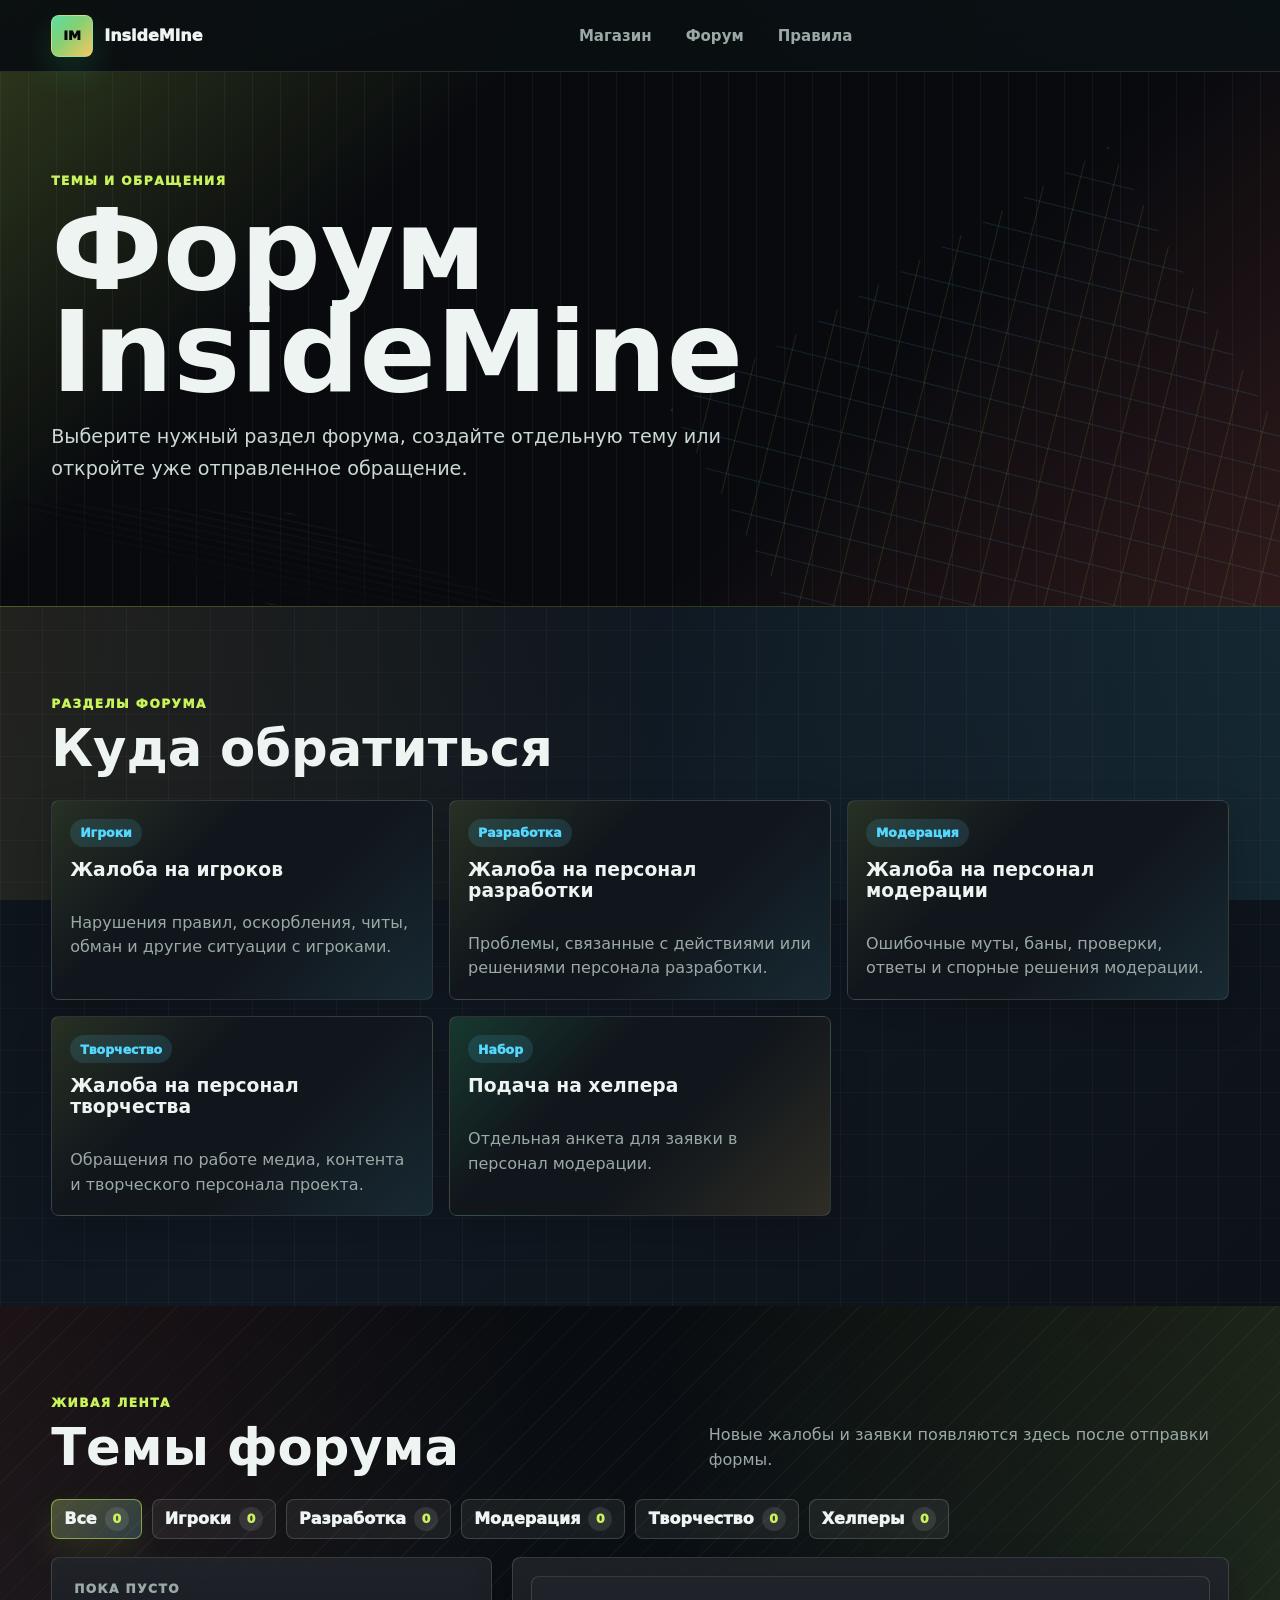
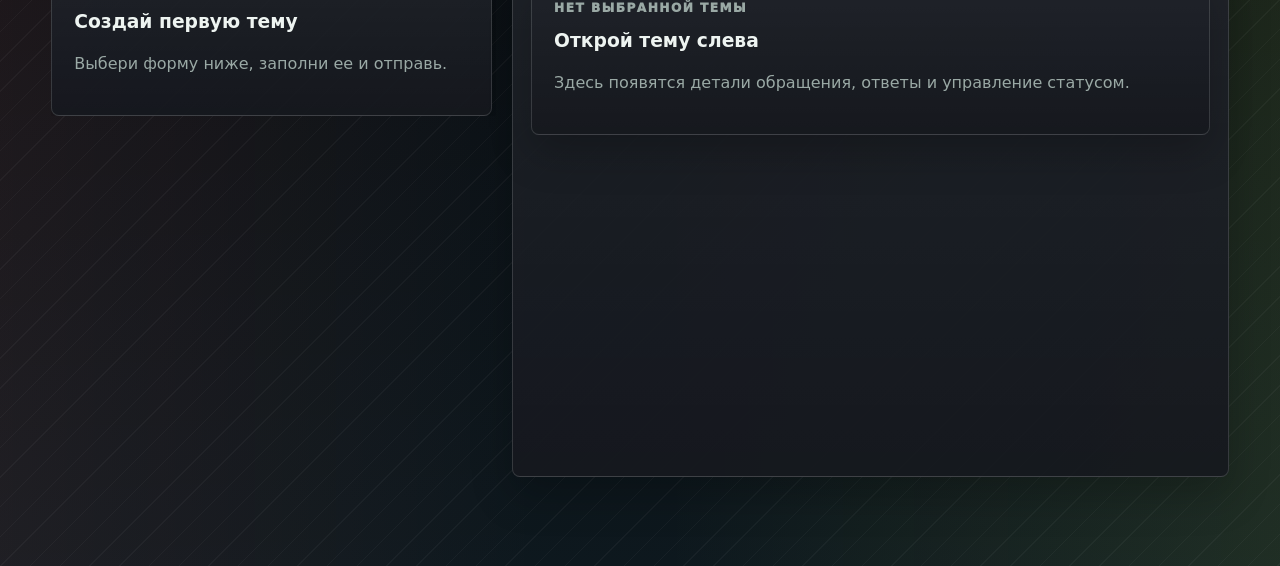
==== commit 44e056c8: "Обновление сайта" ====
--- a/forum.html
+++ b/forum.html
@@ -21,16 +21,48 @@
 
     <main>
       <section class="page-hero forum-hero" aria-labelledby="forum-title">
-        <p class="eyebrow">Обращения и набор</p>
+        <p class="eyebrow">Темы и обращения</p>
         <h1 id="forum-title">Форум InsideMine</h1>
         <p>
-          Здесь можно подготовить жалобу на игрока, администрацию, техническую
-          проблему или заявку на должность хелпера.
+          Выберите нужный раздел форума, создайте отдельную тему или откройте
+          уже отправленное обращение.
         </p>
-        <div class="hero-actions">
-          <a class="primary-link" href="#complaints">Жалобы</a>
-          <a class="secondary-link" href="#helper">Подать на хелпера</a>
-          <a class="secondary-link" href="#threads">Темы форума</a>
+      </section>
+
+      <section class="forum-section" aria-labelledby="forum-sections-title">
+        <div class="section-heading">
+          <div>
+            <p class="eyebrow">Разделы форума</p>
+            <h2 id="forum-sections-title">Куда обратиться</h2>
+          </div>
+        </div>
+
+        <div class="forum-menu-grid">
+          <a class="forum-menu-card" href="complaint-player.html">
+            <span class="forum-badge">Игроки</span>
+            <h3>Жалоба на игроков</h3>
+            <p>Нарушения правил, оскорбления, читы, обман и другие ситуации с игроками.</p>
+          </a>
+          <a class="forum-menu-card" href="complaint-development.html">
+            <span class="forum-badge">Разработка</span>
+            <h3>Жалоба на персонал разработки</h3>
+            <p>Проблемы, связанные с действиями или решениями персонала разработки.</p>
+          </a>
+          <a class="forum-menu-card" href="complaint-moderation.html">
+            <span class="forum-badge">Модерация</span>
+            <h3>Жалоба на персонал модерации</h3>
+            <p>Ошибочные муты, баны, проверки, ответы и спорные решения модерации.</p>
+          </a>
+          <a class="forum-menu-card" href="complaint-creative.html">
+            <span class="forum-badge">Творчество</span>
+            <h3>Жалоба на персонал творчества</h3>
+            <p>Обращения по работе медиа, контента и творческого персонала проекта.</p>
+          </a>
+          <a class="forum-menu-card helper-link-card" href="helper-application.html">
+            <span class="forum-badge">Набор</span>
+            <h3>Подача на хелпера</h3>
+            <p>Отдельная анкета для заявки в персонал модерации.</p>
+          </a>
         </div>
       </section>
 
@@ -41,16 +73,16 @@
             <h2 id="threads-title">Темы форума</h2>
           </div>
           <p class="section-copy">
-            После отправки формы здесь появится отдельная тема: ее можно открыть,
-            дополнить ответами и пометить статусом.
+            Новые жалобы и заявки появляются здесь после отправки формы.
           </p>
         </div>
 
         <div class="forum-tabs" data-forum-tabs>
           <button class="active" type="button" data-filter="all">Все <span data-count="all">0</span></button>
           <button type="button" data-filter="player">Игроки <span data-count="player">0</span></button>
-          <button type="button" data-filter="admin">Админы <span data-count="admin">0</span></button>
-          <button type="button" data-filter="tech">Тех раздел <span data-count="tech">0</span></button>
+          <button type="button" data-filter="development">Разработка <span data-count="development">0</span></button>
+          <button type="button" data-filter="moderation">Модерация <span data-count="moderation">0</span></button>
+          <button type="button" data-filter="creative">Творчество <span data-count="creative">0</span></button>
           <button type="button" data-filter="helper">Хелперы <span data-count="helper">0</span></button>
         </div>
 
@@ -59,144 +91,11 @@
           <article class="thread-view" data-thread-view>
             <div class="thread-placeholder">
               <p class="eyebrow">Нет выбранной темы</p>
-              <h3>Отправь жалобу или заявку</h3>
-              <p>Карточка автоматически появится в форуме и откроется здесь.</p>
+              <h3>Открой тему слева</h3>
+              <p>Здесь появятся детали обращения, ответы и управление статусом.</p>
             </div>
           </article>
         </div>
-      </section>
-
-      <section class="forum-section" id="complaints" aria-labelledby="complaints-title">
-        <div class="section-heading">
-          <div>
-            <p class="eyebrow">Разделы форума</p>
-            <h2 id="complaints-title">Жалобы</h2>
-          </div>
-          <p class="section-copy">
-            Заполни форму, нажми кнопку, и сайт создаст тему в форуме.
-          </p>
-        </div>
-
-        <div class="forum-grid">
-          <form class="forum-card" data-forum-form data-form-type="Жалоба на игрока">
-            <span class="forum-badge">Игроки</span>
-            <h3>Жалоба на игрока</h3>
-            <label>
-              Ваш ник
-              <input name="Ваш ник" type="text" placeholder="Steve" required />
-            </label>
-            <label>
-              Ник нарушителя
-              <input name="Ник нарушителя" type="text" placeholder="BadPlayer" required />
-            </label>
-            <label>
-              Пункт правил
-              <input name="Пункт правил" type="text" placeholder="Например: 2.3" />
-            </label>
-            <label>
-              Описание ситуации
-              <textarea name="Описание ситуации" rows="5" required></textarea>
-            </label>
-            <label>
-              Доказательства
-              <input name="Доказательства" type="text" placeholder="Ссылка на скрин/видео" />
-            </label>
-            <button type="submit">Подготовить жалобу</button>
-          </form>
-
-          <form class="forum-card" data-forum-form data-form-type="Жалоба на администрацию">
-            <span class="forum-badge">Администрация</span>
-            <h3>Жалоба на Администрацию</h3>
-            <label>
-              Ваш ник
-              <input name="Ваш ник" type="text" placeholder="Steve" required />
-            </label>
-            <label>
-              Ник администратора
-              <input name="Ник администратора" type="text" required />
-            </label>
-            <label>
-              Что произошло
-              <textarea name="Что произошло" rows="5" required></textarea>
-            </label>
-            <label>
-              Почему решение неверное
-              <textarea name="Почему решение неверное" rows="4"></textarea>
-            </label>
-            <label>
-              Доказательства
-              <input name="Доказательства" type="text" placeholder="Ссылка на скрин/видео" />
-            </label>
-            <button type="submit">Подготовить жалобу</button>
-          </form>
-
-          <form class="forum-card" data-forum-form data-form-type="Жалоба по техническому разделу">
-            <span class="forum-badge">Тех раздел</span>
-            <h3>Жалоба по тех разделу</h3>
-            <label>
-              Ваш ник
-              <input name="Ваш ник" type="text" placeholder="Steve" required />
-            </label>
-            <label>
-              Тип проблемы
-              <input name="Тип проблемы" type="text" placeholder="Баг, лаг, ошибка покупки" required />
-            </label>
-            <label>
-              Когда заметили
-              <input name="Когда заметили" type="text" placeholder="Дата/примерное время" />
-            </label>
-            <label>
-              Описание проблемы
-              <textarea name="Описание проблемы" rows="5" required></textarea>
-            </label>
-            <label>
-              Скриншот или видео
-              <input name="Скриншот или видео" type="text" placeholder="Ссылка" />
-            </label>
-            <button type="submit">Подготовить обращение</button>
-          </form>
-        </div>
-      </section>
-
-      <section class="forum-section helper-section" id="helper" aria-labelledby="helper-title">
-        <div class="section-heading">
-          <div>
-            <p class="eyebrow">Набор персонала</p>
-            <h2 id="helper-title">Подача на хелпера</h2>
-          </div>
-        </div>
-
-        <form class="helper-form" data-forum-form data-form-type="Заявка на хелпера">
-          <label>
-            1. Ник
-            <input name="Ник" type="text" placeholder="Steve" required />
-          </label>
-          <label>
-            2. Привилегия
-            <input name="Привилегия" type="text" placeholder="Например: Legend" required />
-          </label>
-          <label>
-            3. Был ли опыт
-            <textarea name="Был ли опыт" rows="4" required></textarea>
-          </label>
-          <label>
-            4. Сколько часов в день играете
-            <input name="Сколько часов в день играете" type="text" placeholder="Например: 3-5 часов" required />
-          </label>
-          <label>
-            5. Расскажите о себе
-            <textarea name="Расскажите о себе" rows="5" required></textarea>
-          </label>
-          <label>
-            6. Как вы видите себя в роли хелпера
-            <textarea name="Как вы видите себя в роли хелпера" rows="5" required></textarea>
-          </label>
-          <label>
-            7. Что значит в вашем мнении быть хелпером
-            <textarea name="Что значит в вашем мнении быть хелпером" rows="5" required></textarea>
-          </label>
-          <button type="submit">Подготовить заявку</button>
-        </form>
       </section>
     </main>
 
--- a/styles.css
+++ b/styles.css
@@ -1288,6 +1288,18 @@
   color: #220605;
 }
 
+.rules-window:nth-child(2) .rule-punishment {
+  border-color: rgba(255, 107, 95, 0.58);
+  background:
+    linear-gradient(135deg, rgba(255, 107, 95, 0.28), rgba(246, 200, 95, 0.12)),
+    rgba(50, 8, 8, 0.34);
+}
+
+.rules-window:nth-child(2) .rule-punishment p {
+  color: #ffd3ce;
+  font-weight: 900;
+}
+
 .rule-note {
   grid-column: 1 / -1;
   border-color: rgba(85, 216, 255, 0.26);
@@ -1308,6 +1320,54 @@
   display: grid;
   grid-template-columns: repeat(3, minmax(0, 1fr));
   gap: 16px;
+}
+
+.forum-menu-grid {
+  display: grid;
+  grid-template-columns: repeat(3, minmax(0, 1fr));
+  gap: 16px;
+}
+
+.forum-menu-card {
+  position: relative;
+  overflow: hidden;
+  display: flex;
+  min-height: 190px;
+  flex-direction: column;
+  gap: 12px;
+  padding: 18px;
+  border: 1px solid var(--line);
+  border-radius: 8px;
+  background:
+    linear-gradient(135deg, rgba(200, 243, 90, 0.12), transparent 34%),
+    linear-gradient(315deg, rgba(85, 216, 255, 0.1), transparent 40%),
+    var(--surface);
+  box-shadow: 0 16px 38px rgba(0, 0, 0, 0.16);
+  transition:
+    border-color 160ms ease,
+    transform 160ms ease,
+    box-shadow 160ms ease;
+}
+
+.forum-menu-card:hover {
+  border-color: rgba(200, 243, 90, 0.48);
+  box-shadow:
+    0 24px 54px rgba(0, 0, 0, 0.28),
+    0 0 34px rgba(200, 243, 90, 0.13);
+  transform: translateY(-3px);
+}
+
+.forum-menu-card p {
+  margin: 0;
+  color: var(--muted);
+  line-height: 1.55;
+}
+
+.helper-link-card {
+  background:
+    linear-gradient(135deg, rgba(50, 213, 131, 0.18), transparent 34%),
+    linear-gradient(315deg, rgba(246, 200, 95, 0.13), transparent 42%),
+    var(--surface);
 }
 
 .forum-card,
@@ -1325,6 +1385,10 @@
   flex-direction: column;
   gap: 13px;
   padding: 18px;
+}
+
+.forum-form-page {
+  max-width: 880px;
 }
 
 .forum-badge {
@@ -1395,9 +1459,7 @@
   padding: 20px;
 }
 
-.helper-form label:nth-of-type(5),
-.helper-form label:nth-of-type(6),
-.helper-form label:nth-of-type(7),
+.helper-form label:nth-of-type(n + 4),
 .helper-form button {
   grid-column: 1 / -1;
 }
@@ -2051,6 +2113,7 @@
   }
 
   .forum-grid,
+  .forum-menu-grid,
   .helper-form,
   .thread-layout {
     grid-template-columns: 1fr;
